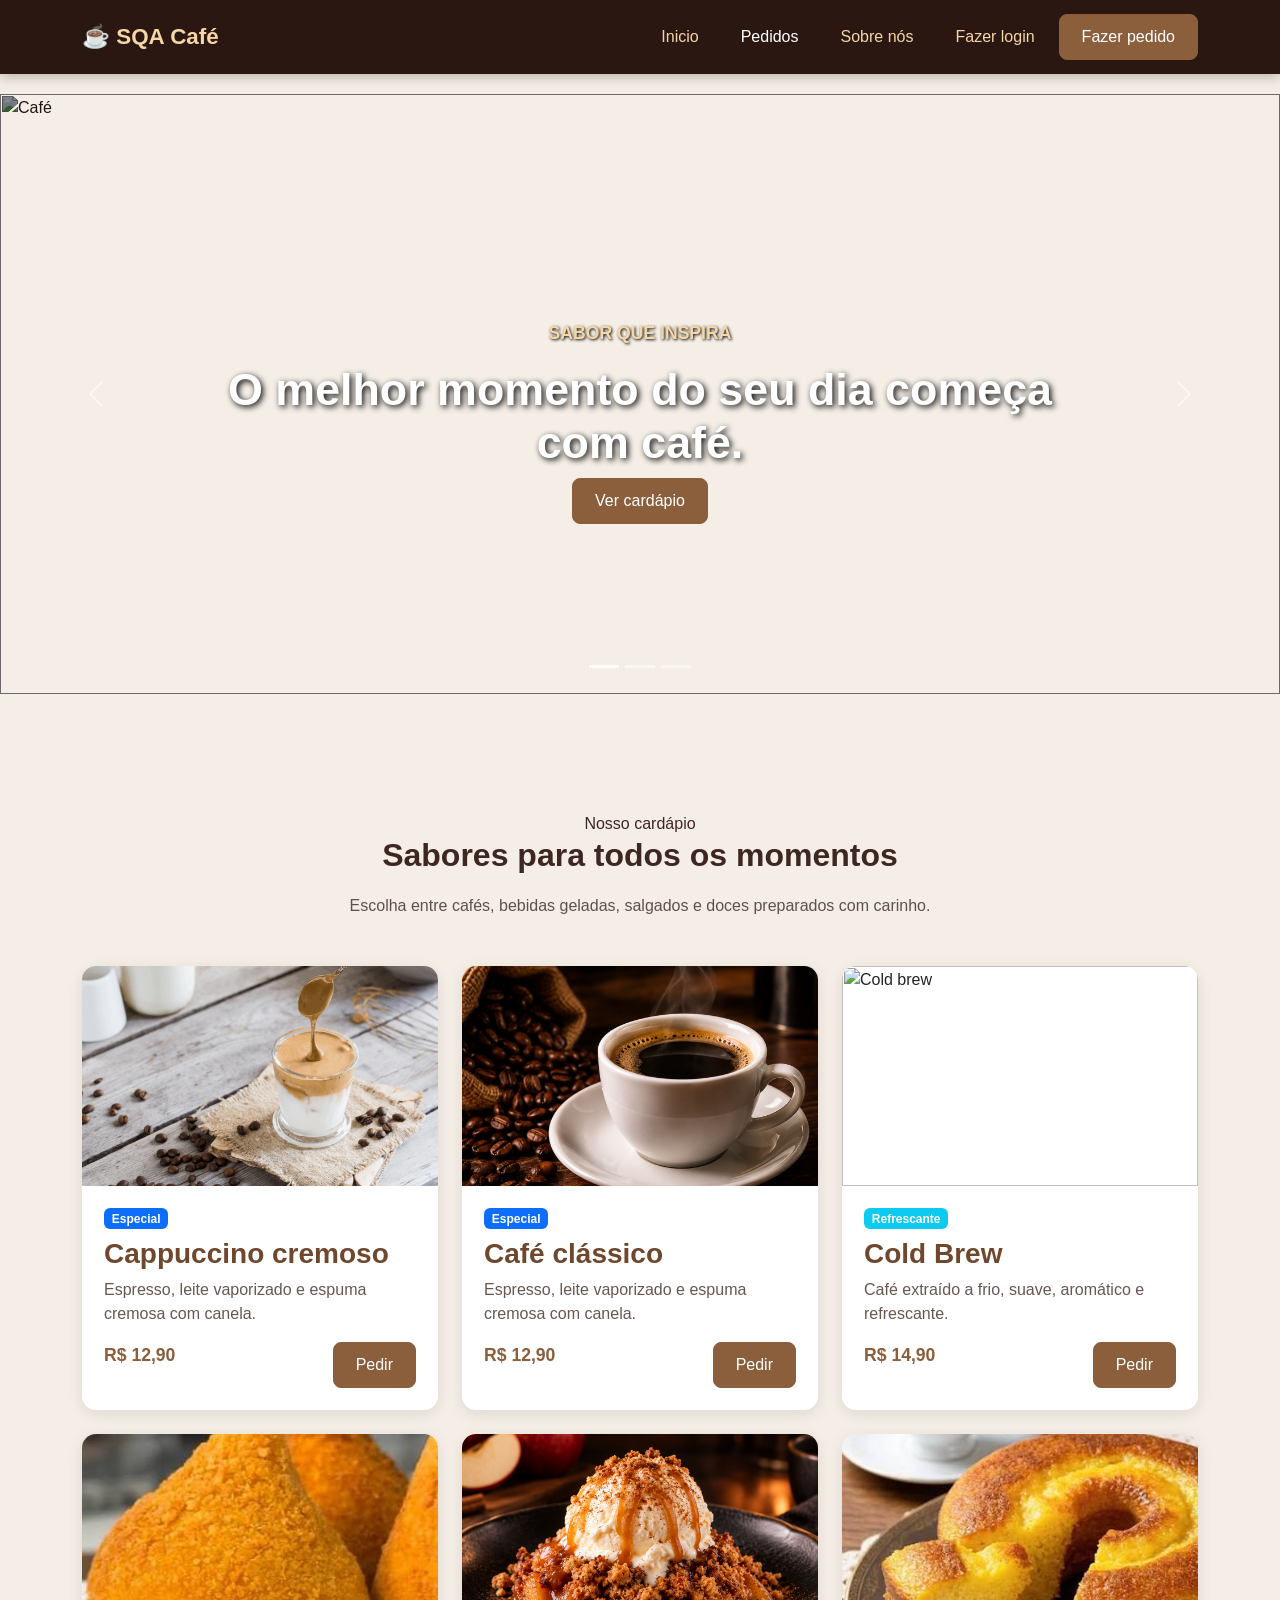
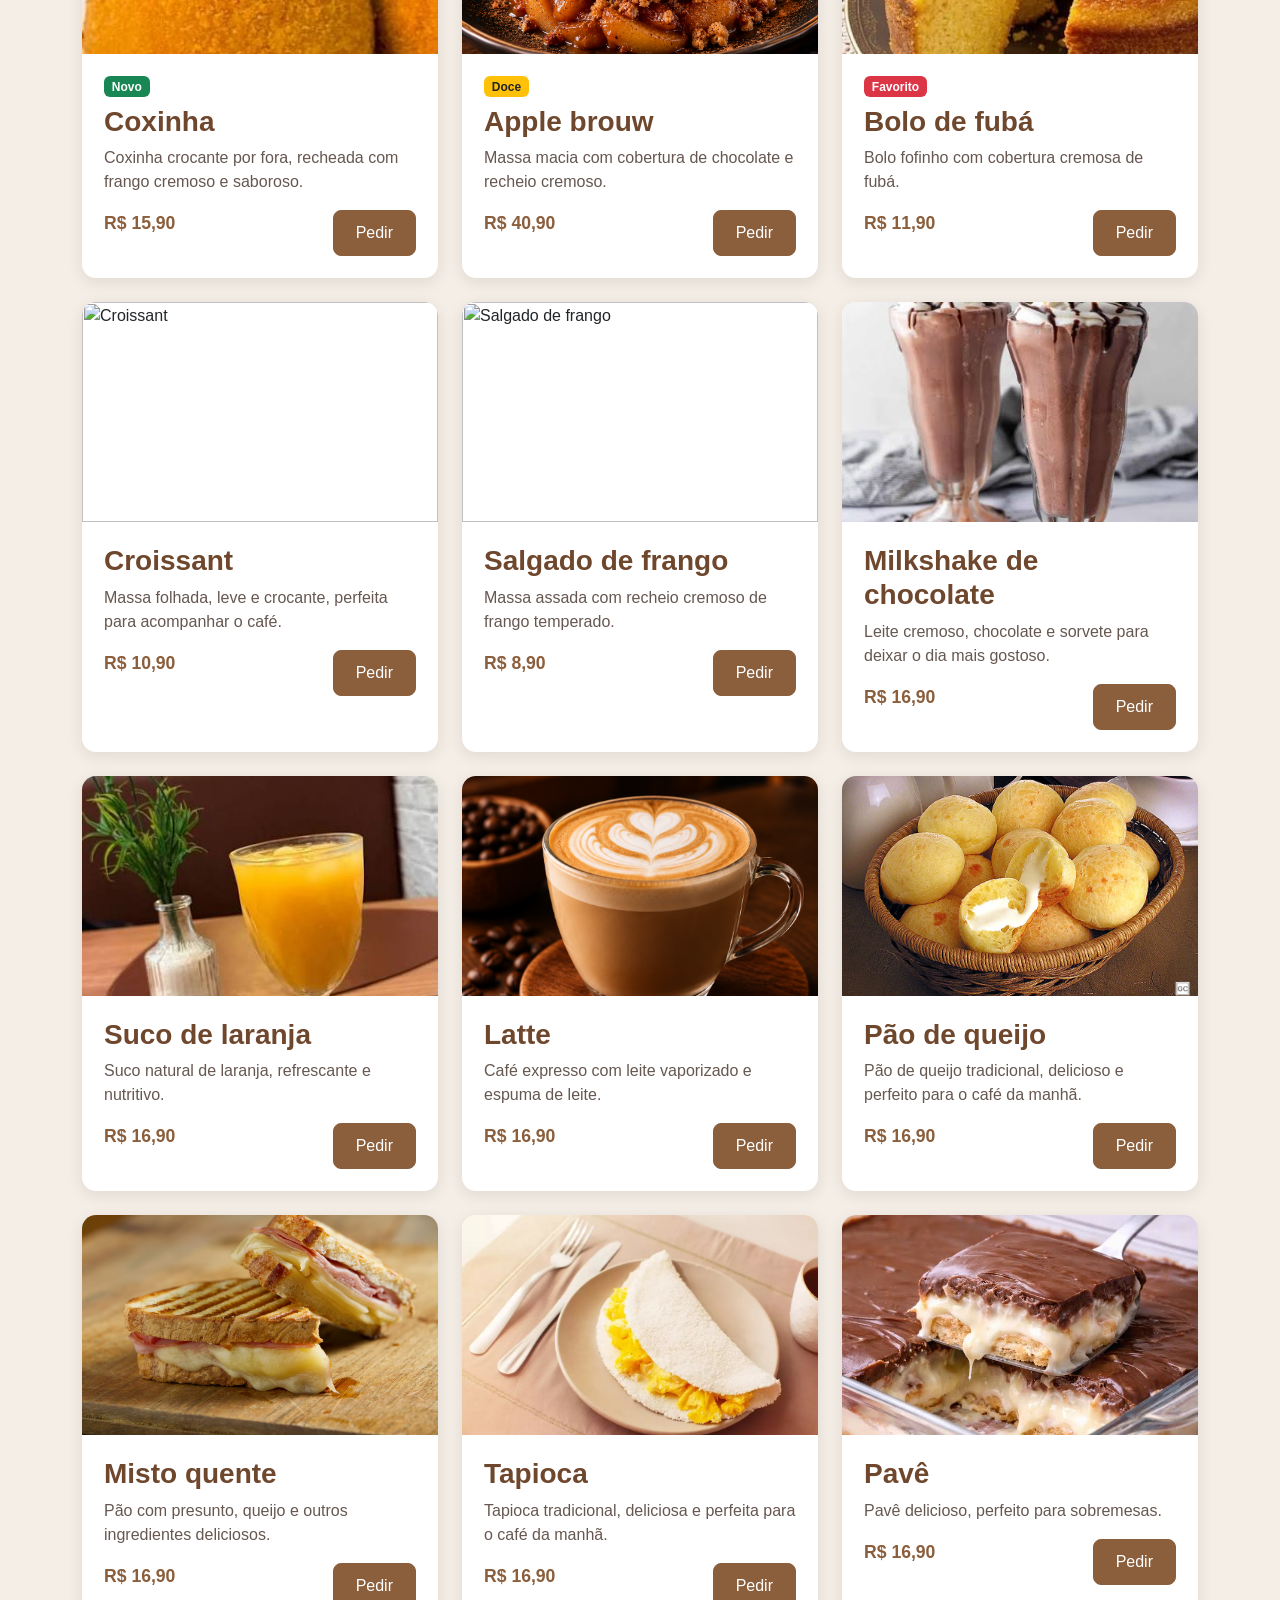
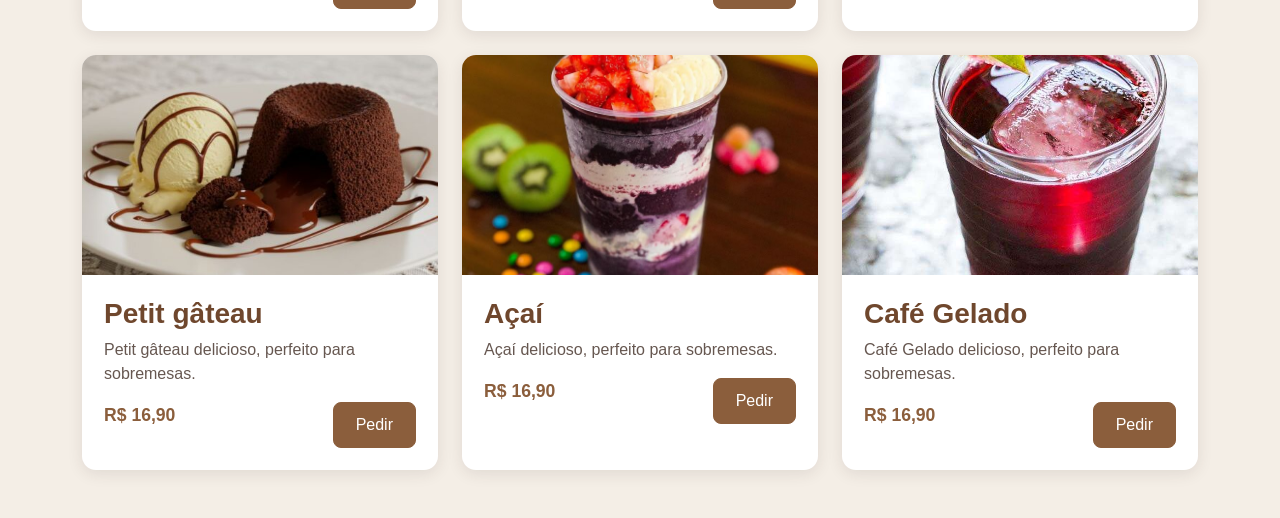
==== src/main/resources/templates/produtos.html @ 366c8926 "Primeiro commit" ====
```html
<!DOCTYPE html>
<html lang="pt-BR">

<head>
    <meta charset="UTF-8">
    <meta name="viewport" content="width=device-width, initial-scale=1.0">
    <title>SQA Café | Cafeteria</title>
    <link href="https://cdn.jsdelivr.net/npm/bootstrap@5.3.8/dist/css/bootstrap.min.css" rel="stylesheet">
    <link rel="stylesheet" href="static/css/style.css">
    <link rel="stylesheet" href="../static/css/style.css">
</head>

<body>

    <header>
        <nav class="navbar navbar-expand-lg navbar-dark fixed-top">
            <div class="container">
                <a class="navbar-brand fw-bold" href="index.html">☕ SQA Café</a>

                <button class="navbar-toggler" type="button" data-bs-toggle="collapse" data-bs-target="#menuPrincipal">
                    <span class="navbar-toggler-icon"></span>
                </button>

                <div class="collapse navbar-collapse" id="menuPrincipal">
                    <ul class="navbar-nav ms-auto align-items-lg-center gap-lg-3">

                        <li class="nav-item">
                            <a class="nav-link" href="index.html">Inicio</a>
                        </li>

                        <li class="nav-item">
                            <a class="nav-link active" href="pedidos.html">Pedidos</a>
                        </li>

                        <li class="nav-item">
                            <a class="nav-link" href="administrativo.html">Sobre nós</a>
                        </li>

                        <li class="nav-item">
                            <a class="nav-link" href="login.html">Fazer login</a>
                        </li>

                        <li class="nav-item">
                            <a class="btn btn-light" href="pedidos.html">Fazer pedido</a>
                        </li>

                    </ul>
                </div>
            </div>
        </nav>
    </header>

    <main>

        <section id="home" class="hero-section">
            <div id="carouselCafe" class="carousel slide carousel-fade" data-bs-ride="carousel">

                <div class="carousel-indicators">
                    <button type="button" data-bs-target="#carouselCafe" data-bs-slide-to="0" class="active"></button>
                    <button type="button" data-bs-target="#carouselCafe" data-bs-slide-to="1"></button>
                    <button type="button" data-bs-target="#carouselCafe" data-bs-slide-to="2"></button>
                </div>

                <div class="carousel-inner">

                    <div class="carousel-item active">
                        <img src="https://images.unsplash.com/photo-1495474472287-4d71bcdd2085?auto=format&fit=crop&w=1800&q=85"
                            class="d-block w-100" alt="Café">

                        <div class="carousel-caption">
                            <p>SABOR QUE INSPIRA</p>
                            <h1>O melhor momento do seu dia começa com café.</h1>
                            <a href="produtos.html" class="btn btn-primary">Ver cardápio</a>
                        </div>
                    </div>

                    <div class="carousel-item">
                        <img src="https://images.unsplash.com/photo-1445116572660-236099ec97a0?auto=format&fit=crop&w=1800&q=85"
                            class="d-block w-100" alt="Cafeteria">

                        <div class="carousel-caption">
                            <p>AMBIENTE ACOLHEDOR</p>
                            <h2>Um espaço feito para você relaxar.</h2>
                            <a href="pedidos.html" class="btn btn-primary">Faça seu pedido</a>
                        </div>
                    </div>

                    <div class="carousel-item">
                        <img src="https://images.unsplash.com/photo-1514432324607-a09d9b4aefdd?auto=format&fit=crop&w=1800&q=85"
                            class="d-block w-100" alt="Café sendo preparado">

                        <div class="carousel-caption">
                            <p>QUALIDADE EM CADA DETALHE</p>
                            <h2>Grãos selecionados e preparados com carinho.</h2>
                            <a href="#produto" class="btn btn-primary">Conheça nosso cardápio</a>
                        </div>
                    </div>

                </div>

                <button class="carousel-control-prev" type="button" data-bs-target="#carouselCafe" data-bs-slide="prev">
                    <span class="carousel-control-prev-icon"></span>
                </button>

                <button class="carousel-control-next" type="button" data-bs-target="#carouselCafe" data-bs-slide="next">
                    <span class="carousel-control-next-icon"></span>
                </button>

            </div>
        </section>

        <section id="produto" class="products-section py-5">
            <div class="container">

                <div class="section-heading text-center mb-5">
                    <span class="section-label">Nosso cardápio</span>
                    <h2>Sabores para todos os momentos</h2>
                    <p>Escolha entre cafés, bebidas geladas, salgados e doces preparados com carinho.</p>
                </div>

                <div class="row g-4">

                    <div class="col-md-6 col-lg-4">
                        <div class="card h-100">
                            <img src="../static/img/cafecremoso.png">

                            <div class="card-body">
                                <span class="badge bg-primary">Especial</span>
                                <h3 class="card-title mt-2">Cappuccino cremoso</h3>
                                <p class="card-text">Espresso, leite vaporizado e espuma cremosa com canela.</p>
                                <strong>R$ 12,90</strong>

                                <a href="pedidos.html?produto=Cappuccino%20cremoso"
                                    class="btn btn-outline-primary float-end">
                                    Pedir
                                </a>
                            </div>
                        </div>
                    </div>

                    <div class="col-md-6 col-lg-4">
                        <div class="card h-100">
                            <img src="../static/img/cafeclassico.png">

                            <div class="card-body">
                                <span class="badge bg-primary">Especial</span>
                                <h3 class="card-title mt-2">Café clássico</h3>
                                <p class="card-text">Espresso, leite vaporizado e espuma cremosa com canela.</p>
                                <strong>R$ 12,90</strong>

                                <a href="pedidos.html?produto=Café%20clássico"
                                    class="btn btn-outline-primary float-end">
                                    Pedir
                                </a>
                            </div>
                        </div>
                    </div>

                    <div class="col-md-6 col-lg-4">
                        <div class="card h-100">
                            <img src="https://images.unsplash.com/photo-1461023058943-07fcbe16d735?auto=format&fit=crop&w=900&q=85"
                                class="card-img-top" alt="Cold brew">

                            <div class="card-body">
                                <span class="badge bg-info">Refrescante</span>
                                <h3 class="card-title mt-2">Cold Brew</h3>
                                <p class="card-text">Café extraído a frio, suave, aromático e refrescante.</p>
                                <strong>R$ 14,90</strong>

                                <a href="pedidos.html?produto=Cold%20Brew" class="btn btn-outline-primary float-end">
                                    Pedir
                                </a>
                            </div>
                        </div>
                    </div>

                    <div class="col-md-6 col-lg-4">
                        <div class="card h-100">
                            <img src="../static/img/coxinha.png"
                                class="card-img-top" alt="Mocha">

                            <div class="card-body">
                                <span class="badge bg-success">Novo</span>
                                <h3 class="card-title mt-2">Coxinha</h3>
                                <p class="card-text">Coxinha crocante por fora, recheada com frango cremoso e saboroso.</p>
                                <strong>R$ 15,90</strong>

                                <a href="pedidos.html?produto=Coxinha"
                                    class="btn btn-outline-primary float-end">
                                    Pedir
                                </a>
                            </div>
                        </div>
                    </div>

                    <div class="col-md-6 col-lg-4">
                        <div class="card h-100">
                            <img src="../static/img/apple.png">

                            <div class="card-body">
                                <span class="badge bg-warning text-dark">Doce</span>
                                <h3 class="card-title mt-2">Apple brouw</h3>
                                <p class="card-text">Massa macia com cobertura de chocolate e recheio cremoso.</p>
                                <strong>R$ 40,90</strong>

                                <a href="pedidos.html?produto=Apple%20brouw" class="btn btn-outline-primary float-end">
                                    Pedir
                                </a>
                            </div>
                        </div>
                    </div>

                    <div class="col-md-6 col-lg-4">
                        <div class="card h-100">
                            <img src="../static/img/bolofuba.png"
                                class="card-img-top" alt="Bolo de chocolate">

                            <div class="card-body">
                                <span class="badge bg-danger">Favorito</span>
                                <h3 class="card-title mt-2">Bolo de fubá</h3>
                                <p class="card-text">Bolo fofinho com cobertura cremosa de fubá.</p>
                                <strong>R$ 11,90</strong>

                                <a href="pedidos.html?produto=Bolo%20de%20fubá"
                                    class="btn btn-outline-primary float-end">
                                    Pedir
                                </a>
                            </div>
                        </div>
                    </div>

                    <div class="col-md-6 col-lg-4">
                        <div class="card h-100">
                            <img src="https://images.unsplash.com/photo-1509440159596-0249088772ff?auto=format&fit=crop&w=900&q=85"
                                class="card-img-top" alt="Croissant">

                            <div class="card-body">
                                <h3 class="card-title">Croissant</h3>
                                <p class="card-text">Massa folhada, leve e crocante, perfeita para acompanhar o café.
                                </p>
                                <strong>R$ 10,90</strong>

                                <a href="pedidos.html?produto=Croissant" class="btn btn-outline-primary float-end">
                                    Pedir
                                </a>
                            </div>
                        </div>
                    </div>

                    <div class="col-md-6 col-lg-4">
                        <div class="card h-100">
                            <img src="https://images.unsplash.com/photo-1601050690597-df0568f70950?auto=format&fit=crop&w=900&q=85"
                                class="card-img-top" alt="Salgado de frango">

                            <div class="card-body">
                                <h3 class="card-title">Salgado de frango</h3>
                                <p class="card-text">Massa assada com recheio cremoso de frango temperado.</p>
                                <strong>R$ 8,90</strong>

                                <a href="pedidos.html?produto=Salgado%20de%20frango"
                                    class="btn btn-outline-primary float-end">
                                    Pedir
                                </a>
                            </div>
                        </div>
                    </div>

                     <div class="col-md-6 col-lg-4">
                        <div class="card h-100">
                            <img src="../static/img/milk.png"
                                class="card-img-top" alt="Milkshake de chocolate">

                            <div class="card-body">
                                <h3 class="card-title">Milkshake de chocolate</h3>
                                <p class="card-text">Leite cremoso, chocolate e sorvete para deixar o dia mais gostoso.</p>
                                <strong>R$ 16,90</strong>

                                <a href="pedidos.html?produto=Milkshake%20de%20chocolate"
                                    class="btn btn-outline-primary float-end">
                                    Pedir
                                </a>
                            </div>
                        </div>
                    </div>


                     <div class="col-md-6 col-lg-4">
                        <div class="card h-100">
                            <img src="../static/img/sucolaranja.png"
                                class="card-img-top" alt="Suco de laranja">

                            <div class="card-body">
                                <h3 class="card-title">Suco de laranja</h3>
                                <p class="card-text">Suco natural de laranja, refrescante e nutritivo.</p>
                                <strong>R$ 16,90</strong>

                                <a href="pedidos.html?produto=Suco%20de%20laranja"
                                    class="btn btn-outline-primary float-end">
                                    Pedir
                                </a>
                            </div>
                        </div>
                    </div>

                      <div class="col-md-6 col-lg-4">
                        <div class="card h-100">
                            <img src="../static/img/latte.png"
                                class="card-img-top" alt="Latte">

                            <div class="card-body">
                                <h3 class="card-title">Latte</h3>
                                <p class="card-text">Café expresso com leite vaporizado e espuma de leite.</p>
                                <strong>R$ 16,90</strong>

                                <a href="pedidos.html?produto=Latte"
                                    class="btn btn-outline-primary float-end">
                                    Pedir
                                </a>
                            </div>
                        </div>
                    </div>

                      <div class="col-md-6 col-lg-4">
                        <div class="card h-100">
                            <img src="../static/img/paoqueijo.png"
                                class="card-img-top" alt="Pão de queijo">

                            <div class="card-body">
                                <h3 class="card-title">Pão de queijo</h3>
                                <p class="card-text">Pão de queijo tradicional, delicioso e perfeito para o café da manhã.</p>
                                <strong>R$ 16,90</strong>

                                <a href="pedidos.html?produto=Pão%20de%20queijo"
                                    class="btn btn-outline-primary float-end">
                                    Pedir
                                </a>
                            </div>
                        </div>
                    </div>

                      <div class="col-md-6 col-lg-4">
                        <div class="card h-100">
                            <img src="../static/img/misto.png"
                                class="card-img-top" alt="Misto quente">

                            <div class="card-body">
                                <h3 class="card-title">Misto quente</h3>
                                <p class="card-text">Pão com presunto, queijo e outros ingredientes deliciosos.</p>
                                <strong>R$ 16,90</strong>

                                <a href="pedidos.html?produto=Misto%20quente"
                                    class="btn btn-outline-primary float-end">
                                    Pedir
                                </a>
                            </div>
                        </div>
                    </div>

                      <div class="col-md-6 col-lg-4">
                        <div class="card h-100">
                            <img src="../static/img/tapioca.png"
                                class="card-img-top" alt="Tapioca">

                            <div class="card-body">
                                <h3 class="card-title">Tapioca</h3>
                                <p class="card-text">Tapioca tradicional, deliciosa e perfeita para o café da manhã.</p>
                                <strong>R$ 16,90</strong>

                                <a href="pedidos.html?produto=Tapioca"
                                    class="btn btn-outline-primary float-end">
                                    Pedir
                                </a>
                            </div>
                        </div>
                    </div>

                      <div class="col-md-6 col-lg-4">
                        <div class="card h-100">
                            <img src="../static/img/pave.png"
                                class="card-img-top" alt="Pavê">

                            <div class="card-body">
                                <h3 class="card-title">Pavê</h3>
                                <p class="card-text">Pavê delicioso, perfeito para sobremesas.</p>
                                <strong>R$ 16,90</strong>

                                <a href="pedidos.html?produto=Pavê"
                                    class="btn btn-outline-primary float-end">
                                    Pedir
                                </a>
                            </div>
                        </div>
                    </div>

                      <div class="col-md-6 col-lg-4">
                        <div class="card h-100">
                            <img src="../static/img/petit.png"
                                class="card-img-top" alt="Petit suisse">

                            <div class="card-body">
                                <h3 class="card-title">Petit gâteau</h3>
                                <p class="card-text">Petit gâteau delicioso, perfeito para sobremesas.</p>
                                <strong>R$ 16,90</strong>

                                <a href="pedidos.html?produto=Petit%20gâteau"
                                    class="btn btn-outline-primary float-end">
                                    Pedir
                                </a>
                            </div>
                        </div>
                    </div>


                      <div class="col-md-6 col-lg-4">
                        <div class="card h-100">
                            <img src="../static/img/acai.png"
                                class="card-img-top" alt="Açaí">

                            <div class="card-body">
                                <h3 class="card-title">Açaí</h3>
                                <p class="card-text">Açaí delicioso, perfeito para sobremesas.</p>
                                <strong>R$ 16,90</strong>

                                <a href="pedidos.html?produto=Açaí"
                                    class="btn btn-outline-primary float-end">
                                    Pedir
                                </a>
                            </div>
                        </div>
                    </div>

                     <div class="col-md-6 col-lg-4">
                        <div class="card h-100">
                            <img src="../static/img/cafegelado.png"
                                class="card-img-top" alt="Café Gelado">

                            <div class="card-body">
                                <h3 class="card-title">Café Gelado</h3>
                                <p class="card-text">Café Gelado delicioso, perfeito para sobremesas.</p>
                                <strong>R$ 16,90</strong>

                                <a href="pedidos.html?produto=Café%20Gelado"
                                    class="btn btn-outline-primary float-end">
                                    Pedir
                                </a>
                            </div>
                        </div>
                    </div>
---- src/main/resources/static/css/style.css ----
* {
    box-sizing: border-box;
}

html {
    scroll-behavior: smooth;
}

body {
    margin: 0;
    font-family: Arial, sans-serif;
    background-color: #f4eee6;
    color: #3e2723;
}

.navbar {
    background-color: #2b1712 ;
    padding: 14px 0;
    box-shadow: 0 3px 12px rgba(0, 0, 0, 0.25);
}

.navbar-brand {
    color: #f5d6a6;
    font-size: 1.4rem;
    font-weight: bold;
}

.navbar .nav-link {
    color: #f5d6a6;
    margin-left: 10px;
    transition: 0.3s;
}

.navbar .nav-link:hover,
.navbar .nav-link.active {
    color: #fff ;
}

.navbar-toggler {
    border-color: #f5d6a6;
}

.navbar-toggler-icon {
    filter: brightness(0) invert(1);
}

.carousel-item img {
    height: 600px;
    object-fit: cover;
    filter: brightness(55%);
}

.carousel-caption {
    bottom: 25%;
}

.carousel-caption h1 {
    color: #fff;
    font-size: 2.8rem;
    font-weight: bold;
    text-shadow: 2px 2px 6px #000;
}

.carousel-caption p {
    color: #f5d6a6;
    font-size: 1.1rem;
    font-weight: bold;
    text-shadow: 1px 1px 3px #000;
}

.carousel-control-prev-icon,
.carousel-control-next-icon {
    filter: brightness(0) invert(1);
}

section {
    padding: 70px 0;
    scroll-margin-top: 80px;
}

section h2 {
    color: #3e2723;
    font-weight: bold;
    margin-bottom: 20px;
}

section p {
    color: #5f514a;
}

.btn {
    border-radius: 8px;
    padding: 10px 22px;
    transition: 0.3s;
}

.btn-primary,
.btn {
    background-color: #8b5e3c;
    border-color: #8b5e3c;
    color: #fff;
}

.btn-primary:hover,
.btn:hover {
    background-color: #6f472d;
    border-color: #6f472d;
    color: #fff;
    transform: translateY(-2px);
}

.card {
    height: 100%;
    border: none;
    border-radius: 14px;
    background-color: #fff;
    overflow: hidden;
    box-shadow: 0 4px 15px rgba(62, 39, 35, 0.10);
    transition: 0.3s;
}

.card:hover {
    transform: translateY(-7px);
    box-shadow: 0 10px 25px rgba(62, 39, 35, 0.18);
}

.card img {
    width: 100%;
    height: 220px;
    object-fit: cover;
}

.card-body {
    padding: 22px;
}

.card h3,
.card h4,
.card h5 {
    color: #6f472d;
    font-weight: bold;
}

.card p {
    color: #665750;
}

.card strong {
    color: #8b5e3c;
    font-size: 1.1rem;
}

img {
    max-width: 100%;
}

.rounded {
    border-radius: 14px ;
}

footer {
    background-color: #2b1712;
    padding: 22px 0;
}

footer p {
    color: #f5d6a6;
    margin: 0;
}

.form-control,
.form-select {
    border: 1px solid #d6c4b2;
    border-radius: 8px;
    padding: 10px 12px;
    background-color: #fff;
}

.form-control:focus,
.form-select:focus {
    border-color: #8b5e3c;
    box-shadow: 0 0 0 0.2rem rgba(139, 94, 60, 0.2);
}

.form-label {
    color: #3e2723;
    font-weight: bold;
}

.table {
    background-color: #fff;
    border-radius: 10px;
    overflow: hidden;
}

.table th {
    background-color: #3e2723;
    color: #f5d6a6;
}

.table td {
    color: #4d3b34;
}

.badge {
    background-color: #8b5e3c ;
}

.alert {
    border-radius: 10px;
}

@media (max-width: 768px) {
    .navbar {
        padding: 10px 0;
    }

    .navbar .nav-link {
        margin-left: 0;
        padding: 10px 0;
    }

    .carousel-item img {
        height: 450px;
    }

    .carousel-caption {
        bottom: 15%;
    }

    .carousel-caption h1 {
        font-size: 1.8rem;
    }

    .carousel-caption p {
        font-size: 0.9rem;
    }

    section {
        padding: 50px 0;
    }

    .card img {
        height: 200px;
    }
}

@media (max-width: 576px) {
    .carousel-item img {
        height: 400px;
    }

    .carousel-caption h1 {
        font-size: 1.5rem;
    }

    .carousel-caption p {
        font-size: 0.8rem;
    }
}
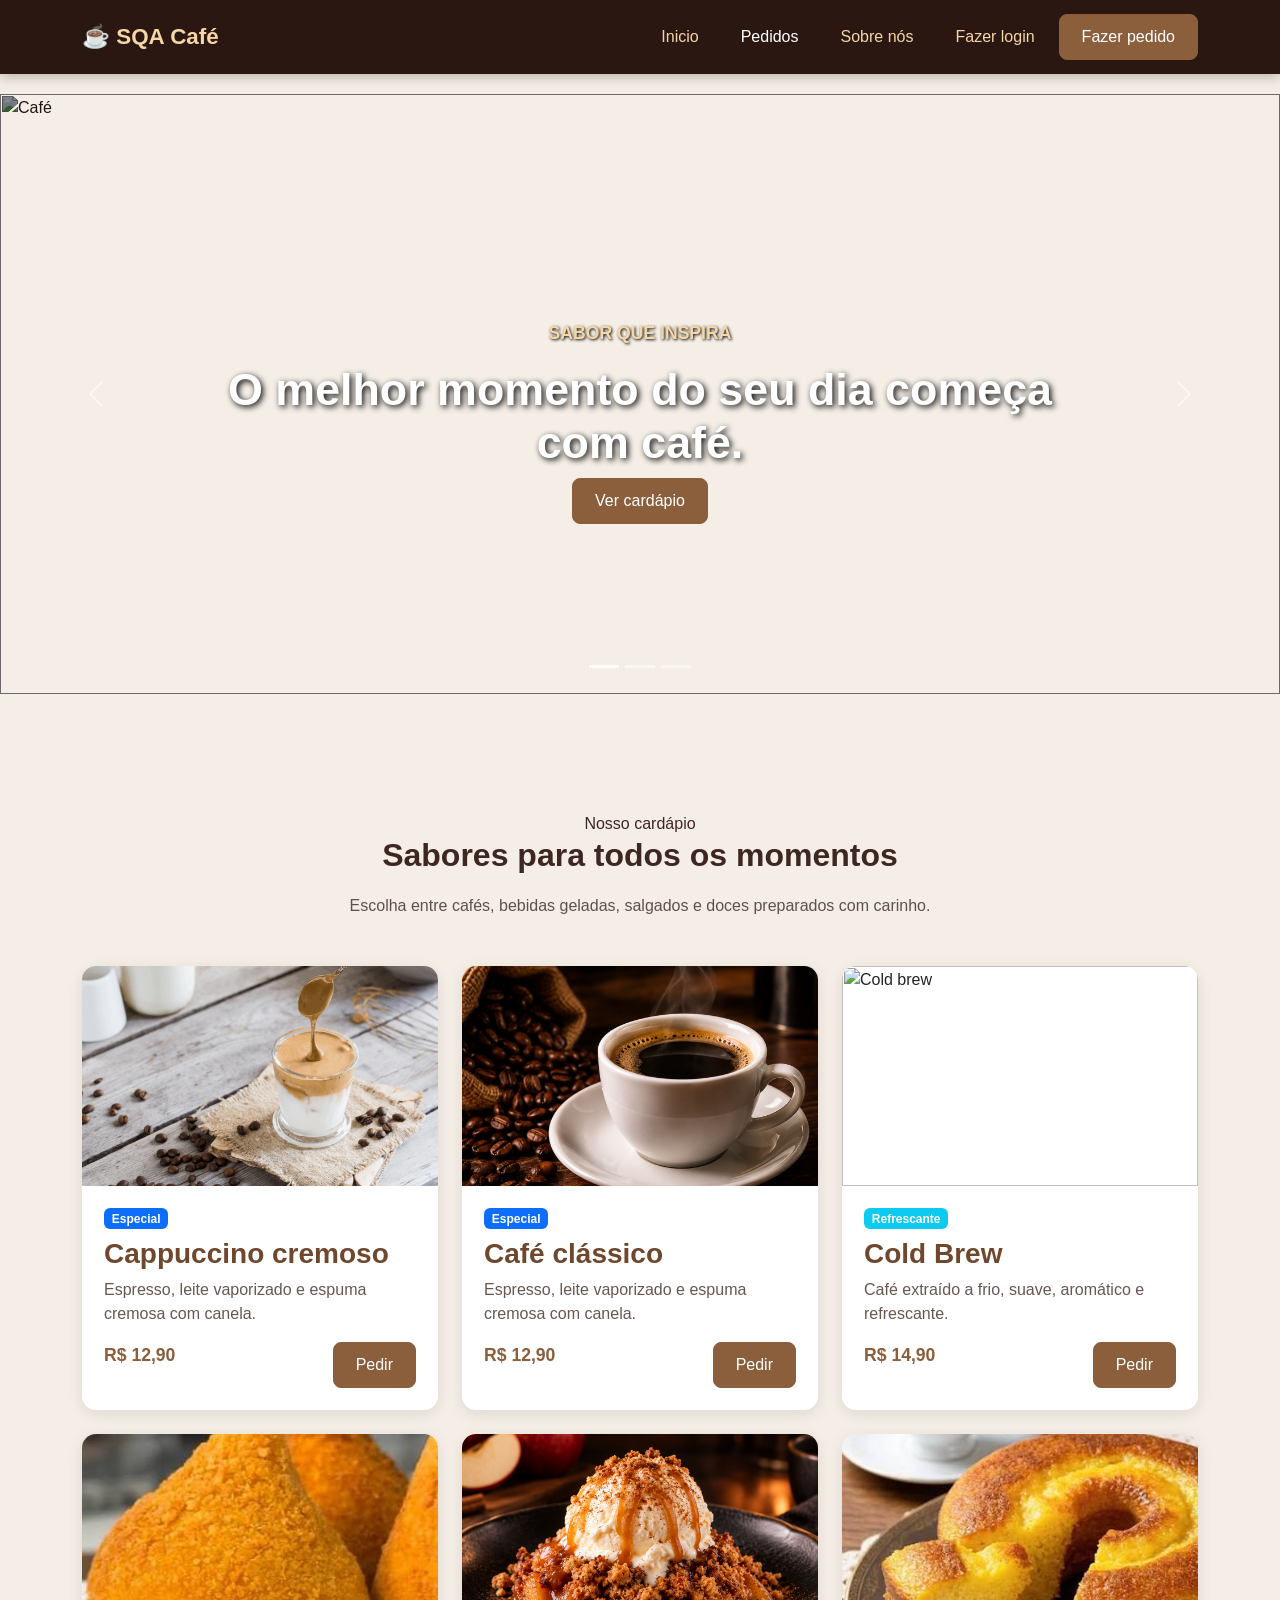
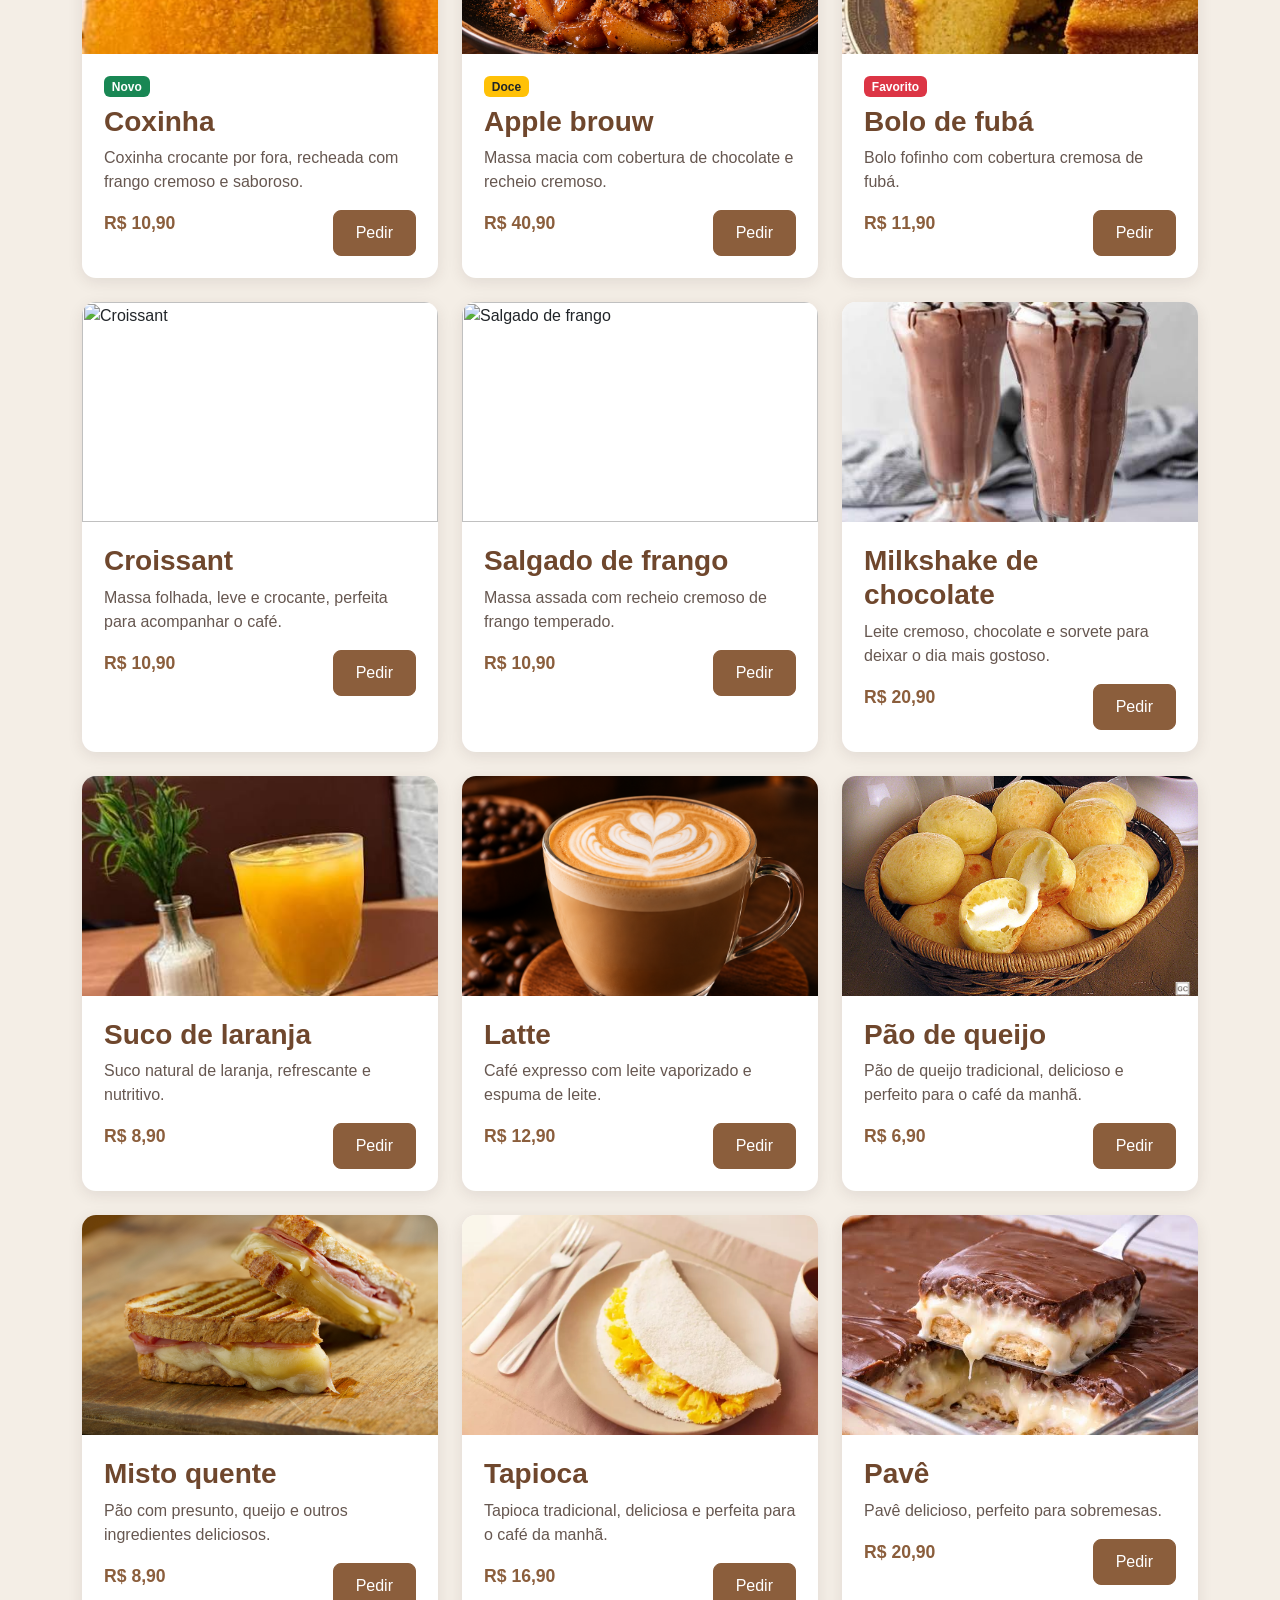
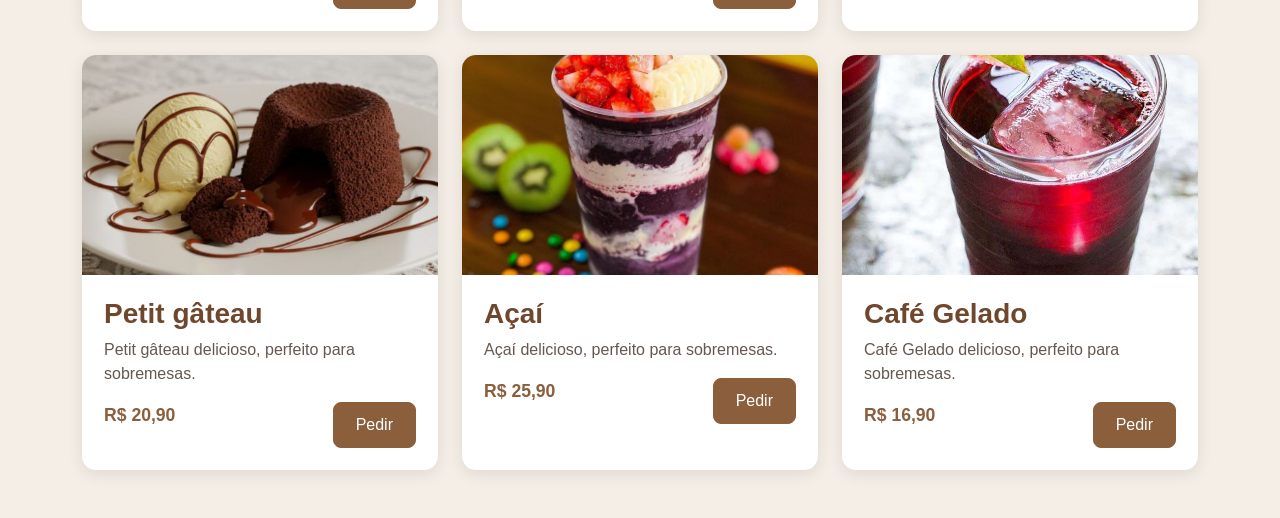
==== commit 87c1a92f: "sicronizando" ====
--- a/src/main/resources/templates/produtos.html
+++ b/src/main/resources/templates/produtos.html
@@ -184,7 +184,7 @@
                                 <span class="badge bg-success">Novo</span>
                                 <h3 class="card-title mt-2">Coxinha</h3>
                                 <p class="card-text">Coxinha crocante por fora, recheada com frango cremoso e saboroso.</p>
-                                <strong>R$ 15,90</strong>
+                                <strong>R$ 10,90</strong>
 
                                 <a href="pedidos.html?produto=Coxinha"
                                     class="btn btn-outline-primary float-end">
@@ -256,7 +256,7 @@
                             <div class="card-body">
                                 <h3 class="card-title">Salgado de frango</h3>
                                 <p class="card-text">Massa assada com recheio cremoso de frango temperado.</p>
-                                <strong>R$ 8,90</strong>
+                                <strong>R$ 10,90</strong>
 
                                 <a href="pedidos.html?produto=Salgado%20de%20frango"
                                     class="btn btn-outline-primary float-end">
@@ -274,7 +274,7 @@
                             <div class="card-body">
                                 <h3 class="card-title">Milkshake de chocolate</h3>
                                 <p class="card-text">Leite cremoso, chocolate e sorvete para deixar o dia mais gostoso.</p>
-                                <strong>R$ 16,90</strong>
+                                <strong>R$ 20,90</strong>
 
                                 <a href="pedidos.html?produto=Milkshake%20de%20chocolate"
                                     class="btn btn-outline-primary float-end">
@@ -293,7 +293,7 @@
                             <div class="card-body">
                                 <h3 class="card-title">Suco de laranja</h3>
                                 <p class="card-text">Suco natural de laranja, refrescante e nutritivo.</p>
-                                <strong>R$ 16,90</strong>
+                                <strong>R$ 8,90</strong>
 
                                 <a href="pedidos.html?produto=Suco%20de%20laranja"
                                     class="btn btn-outline-primary float-end">
@@ -311,7 +311,7 @@
                             <div class="card-body">
                                 <h3 class="card-title">Latte</h3>
                                 <p class="card-text">Café expresso com leite vaporizado e espuma de leite.</p>
-                                <strong>R$ 16,90</strong>
+                                <strong>R$ 12,90</strong>
 
                                 <a href="pedidos.html?produto=Latte"
                                     class="btn btn-outline-primary float-end">
@@ -329,7 +329,7 @@
                             <div class="card-body">
                                 <h3 class="card-title">Pão de queijo</h3>
                                 <p class="card-text">Pão de queijo tradicional, delicioso e perfeito para o café da manhã.</p>
-                                <strong>R$ 16,90</strong>
+                                <strong>R$ 6,90</strong>
 
                                 <a href="pedidos.html?produto=Pão%20de%20queijo"
                                     class="btn btn-outline-primary float-end">
@@ -347,7 +347,7 @@
                             <div class="card-body">
                                 <h3 class="card-title">Misto quente</h3>
                                 <p class="card-text">Pão com presunto, queijo e outros ingredientes deliciosos.</p>
-                                <strong>R$ 16,90</strong>
+                                <strong>R$ 8,90</strong>
 
                                 <a href="pedidos.html?produto=Misto%20quente"
                                     class="btn btn-outline-primary float-end">
@@ -383,7 +383,7 @@
                             <div class="card-body">
                                 <h3 class="card-title">Pavê</h3>
                                 <p class="card-text">Pavê delicioso, perfeito para sobremesas.</p>
-                                <strong>R$ 16,90</strong>
+                                <strong>R$ 20,90</strong>
 
                                 <a href="pedidos.html?produto=Pavê"
                                     class="btn btn-outline-primary float-end">
@@ -401,7 +401,7 @@
                             <div class="card-body">
                                 <h3 class="card-title">Petit gâteau</h3>
                                 <p class="card-text">Petit gâteau delicioso, perfeito para sobremesas.</p>
-                                <strong>R$ 16,90</strong>
+                                <strong>R$ 20,90</strong>
 
                                 <a href="pedidos.html?produto=Petit%20gâteau"
                                     class="btn btn-outline-primary float-end">
@@ -420,7 +420,7 @@
                             <div class="card-body">
                                 <h3 class="card-title">Açaí</h3>
                                 <p class="card-text">Açaí delicioso, perfeito para sobremesas.</p>
-                                <strong>R$ 16,90</strong>
+                                <strong>R$ 25,90</strong>
 
                                 <a href="pedidos.html?produto=Açaí"
                                     class="btn btn-outline-primary float-end">
